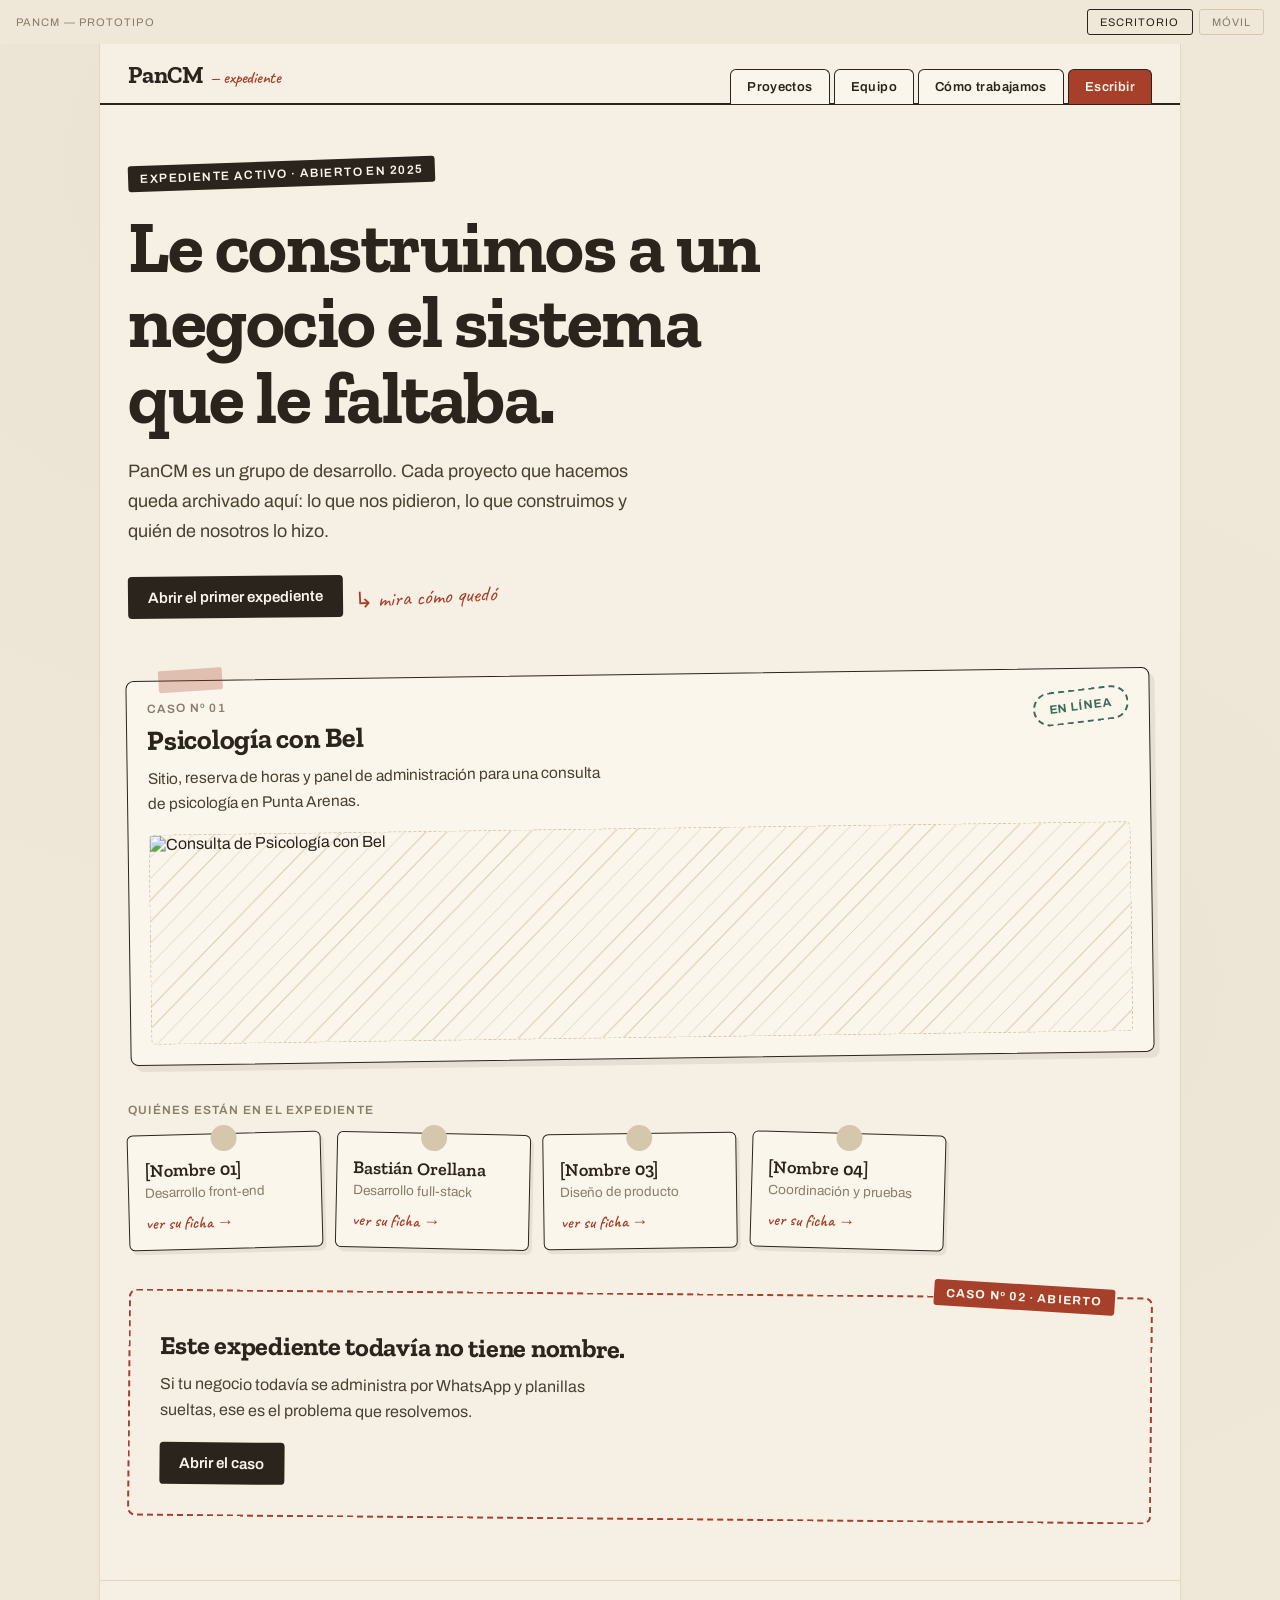
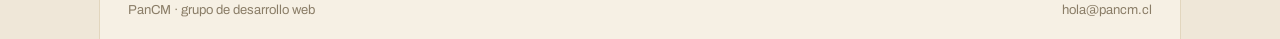
==== index.html @ c2e68059 "Sitio de portafolio PanCM en HTML, CSS y JS puro Portado desde el diseno de Claude Design a un sitio" ====
<!doctype html>
<html lang="es">
<head>
<meta charset="utf-8" />
<meta name="viewport" content="width=device-width, initial-scale=1" />
<title>PanCM — expediente</title>
<link rel="preconnect" href="https://fonts.googleapis.com" />
<link rel="preconnect" href="https://fonts.gstatic.com" crossorigin />
<link href="https://fonts.googleapis.com/css2?family=Zilla+Slab:wght@500;600;700&family=Archivo:wght@400;500;600&family=Caveat:wght@500;600&display=swap" rel="stylesheet" />
<link rel="stylesheet" href="styles.css" />
</head>
<body>

  <div class="devicebar">
    <span>PanCM — prototipo</span>
    <div class="btns">
      <button data-device="desktop">Escritorio</button>
      <button data-device="mobile">Móvil</button>
    </div>
  </div>

  <div class="shell">
    <header class="site">
      <a href="index.html" class="logo">PanCM<span class="tag">— expediente</span></a>
      <nav class="main">
        <a href="proyectos.html">Proyectos</a>
        <a href="equipo.html">Equipo</a>
        <a href="nosotros.html">Cómo trabajamos</a>
        <a href="contacto.html" class="cta">Escribir</a>
      </nav>
    </header>

    <main>
      <section style="padding:56px 28px 20px;position:relative;--r0:-1deg;--rf:0deg;animation:settle 0.55s ease-out both">
        <div class="eyebrow">Expediente activo · abierto en 2025</div>
        <h1>Le construimos a un negocio el sistema que le faltaba.</h1>
        <p class="lead">PanCM es un grupo de desarrollo. Cada proyecto que hacemos queda archivado aquí: lo que nos pidieron, lo que construimos y quién de nosotros lo hizo.</p>
        <div class="actions">
          <a href="proyecto.html" class="btn">Abrir el primer expediente</a>
          <span class="scribble">↳ mira cómo quedó</span>
        </div>
      </section>

      <section style="padding:36px 28px 44px;--r0:-2deg;--rf:0deg;animation:settle 0.55s ease-out 0.08s both">
        <a href="proyecto.html" class="case-card">
          <div class="tape"></div>
          <div class="row">
            <div class="info">
              <div class="label">Caso Nº 01</div>
              <h2>Psicología con Bel</h2>
              <p>Sitio, reserva de horas y panel de administración para una consulta de psicología en Punta Arenas.</p>
            </div>
            <span class="status-pill">En línea</span>
          </div>
          <img src="src/assets/consulta.webp" alt="Consulta de Psicología con Bel" onerror="this.style.background='repeating-linear-gradient(135deg,#E2D6BE 0 1px,transparent 1px 15px)';this.style.border='1px dashed #D4C7AC'" />
        </a>
      </section>

      <section style="padding:0 28px 44px;--r0:-1deg;--rf:0deg;animation:settle 0.55s ease-out 0.16s both">
        <div class="section-label">Quiénes están en el expediente</div>
        <div data-member-grid></div>
      </section>

      <section style="padding:0 28px 60px;--r0:-1deg;--rf:0deg;animation:settle 0.55s ease-out 0.22s both">
        <div class="open-case">
          <div class="badge">Caso Nº 02 · abierto</div>
          <h2>Este expediente todavía no tiene nombre.</h2>
          <p>Si tu negocio todavía se administra por WhatsApp y planillas sueltas, ese es el problema que resolvemos.</p>
          <a href="contacto.html" class="btn" style="transform:none">Abrir el caso</a>
        </div>
      </section>
    </main>

    <footer class="site">
      <span>PanCM · grupo de desarrollo web</span>
      <span>hola@pancm.cl</span>
    </footer>
  </div>

  <script src="main.js"></script>
</body>
</html>
---- styles.css ----
* { box-sizing: border-box; }

:root {
  --bg: #EFE7D8;
  --shell: #F6F0E4;
  --card: #FBF6EC;
  --ink: #2B241C;
  --ink-soft: #4A4030;
  --muted: #8A7D67;
  --border: #E2D6BE;
  --border-strong: #D4C7AC;
  --accent: #A6402A;
  --accent-dark: #8C321F;
  --green: #3E6B5C;
  --pin: #D4C7AC;
}

body {
  margin: 0;
  background: var(--bg);
  background-image:
    radial-gradient(circle at 20% 10%, rgba(43,36,28,0.025), transparent 45%),
    radial-gradient(circle at 80% 60%, rgba(43,36,28,0.02), transparent 40%);
  font-family: 'Archivo', sans-serif;
  color: var(--ink);
  -webkit-font-smoothing: antialiased;
  display: flex;
  flex-direction: column;
  align-items: center;
}

a { color: var(--ink); text-decoration: none; }
a:hover { color: var(--accent); }
:focus-visible { outline: 2px solid var(--accent); outline-offset: 3px; }
::selection { background: var(--accent); color: var(--card); }

@keyframes settle {
  from { opacity: 0; transform: translateY(14px) rotate(var(--r0, 0deg)); }
  to { opacity: 1; transform: translateY(0) rotate(var(--rf, 0deg)); }
}

@media (prefers-reduced-motion: reduce) {
  *, *::before, *::after {
    animation-duration: 0.001ms !important;
    animation-delay: 0ms !important;
    transition-duration: 0.001ms !important;
  }
}

/* Barra superior de modo escritorio/móvil */
.devicebar {
  width: 100%;
  display: flex;
  align-items: center;
  justify-content: space-between;
  gap: 16px;
  padding: 9px 16px;
  font-size: 11px;
  letter-spacing: 0.1em;
  text-transform: uppercase;
  color: var(--muted);
  background: var(--bg);
  position: sticky;
  top: 0;
  z-index: 30;
}

.devicebar .btns { display: flex; gap: 6px; }

.devicebar button {
  font: inherit;
  letter-spacing: inherit;
  text-transform: inherit;
  padding: 6px 12px;
  border: 1px solid var(--border-strong);
  background: transparent;
  color: var(--muted);
  cursor: pointer;
  border-radius: 3px;
}

.devicebar button:hover,
.devicebar button.active {
  border-color: var(--ink);
  color: var(--ink);
}

/* Shell principal */
.shell {
  width: 100%;
  max-width: 1080px;
  background: var(--shell);
  min-height: 100vh;
  position: relative;
  box-shadow: 0 0 0 1px var(--border);
  transition: max-width 0.2s ease;
}

.shell.mobile { max-width: 412px; }

/* Header */
header.site {
  position: sticky;
  top: 37px;
  z-index: 20;
  display: flex;
  flex-wrap: wrap;
  align-items: flex-end;
  justify-content: space-between;
  gap: 10px 24px;
  padding: 16px 28px 0;
  background: var(--shell);
  border-bottom: 2px solid var(--ink);
}

.logo {
  font-family: 'Zilla Slab', serif;
  font-size: 24px;
  font-weight: 700;
  letter-spacing: -0.01em;
  padding-bottom: 14px;
}

.logo .tag {
  font-family: 'Caveat', cursive;
  font-size: 17px;
  color: var(--accent);
  margin-left: 6px;
  font-weight: 600;
}

nav.main { display: flex; flex-wrap: wrap; gap: 4px; }

nav.main a {
  font-size: 13px;
  font-weight: 600;
  letter-spacing: 0.03em;
  padding: 10px 16px;
  border: 1px solid var(--ink);
  border-bottom: none;
  border-radius: 6px 6px 0 0;
  background: var(--card);
  color: var(--ink);
  transform: translateY(1px);
}

nav.main a:hover { background: #FFFFFF; }

nav.main a.cta {
  background: var(--accent);
  color: var(--card);
}

nav.main a.cta:hover { background: var(--accent-dark); color: var(--card); }

/* Secciones genéricas */
main section { padding: 0 28px; }

.eyebrow {
  display: inline-block;
  font-size: 12px;
  font-weight: 600;
  letter-spacing: 0.12em;
  text-transform: uppercase;
  color: var(--card);
  background: var(--ink);
  padding: 6px 12px;
  border-radius: 3px;
  transform: rotate(-2deg);
}

h1 {
  margin: 22px 0 0;
  font-family: 'Zilla Slab', serif;
  font-size: clamp(38px, 7vw, 74px);
  line-height: 1.02;
  letter-spacing: -0.02em;
  font-weight: 700;
  max-width: 16ch;
  text-wrap: balance;
}

.lead {
  margin: 22px 0 0;
  max-width: 52ch;
  font-size: 18px;
  line-height: 1.65;
  color: var(--ink-soft);
  text-wrap: pretty;
}

.actions {
  display: flex;
  flex-wrap: wrap;
  gap: 12px;
  margin-top: 30px;
  align-items: center;
}

.btn {
  font-weight: 600;
  font-size: 15px;
  padding: 13px 20px;
  background: var(--ink);
  color: var(--card);
  border-radius: 4px;
  transform: rotate(-0.6deg);
  display: inline-block;
  border: none;
  cursor: pointer;
  font-family: inherit;
}

.btn:hover { background: var(--accent); color: var(--card); }

.scribble {
  font-family: 'Caveat', cursive;
  font-size: 22px;
  color: var(--accent);
  transform: rotate(-3deg);
}

/* Tarjeta de caso destacado */
.case-card {
  display: block;
  position: relative;
  background: var(--card);
  border: 1px solid var(--ink);
  border-radius: 8px;
  padding: 20px;
  transform: rotate(-0.8deg);
  box-shadow: 5px 6px 0 rgba(43,36,28,0.08);
}

.case-card:hover {
  transform: rotate(0deg);
  box-shadow: 6px 8px 0 rgba(43,36,28,0.12);
}

.case-card .tape {
  position: absolute;
  top: -12px;
  left: 32px;
  width: 64px;
  height: 22px;
  background: rgba(166,64,42,0.28);
  transform: rotate(-3deg);
  border-radius: 2px;
}

.case-card .row {
  display: flex;
  flex-wrap: wrap;
  gap: 16px;
  justify-content: space-between;
  align-items: flex-start;
}

.case-card .info { max-width: 52ch; }

.case-card .label {
  font-size: 12px;
  font-weight: 600;
  letter-spacing: 0.1em;
  text-transform: uppercase;
  color: var(--muted);
}

.case-card h2 {
  margin: 8px 0 0;
  font-family: 'Zilla Slab', serif;
  font-size: 28px;
  letter-spacing: -0.01em;
  font-weight: 700;
}

.case-card p {
  margin: 10px 0 0;
  color: var(--ink-soft);
  line-height: 1.6;
  font-size: 15.5px;
  text-wrap: pretty;
}

.status-pill {
  flex: none;
  font-size: 12px;
  font-weight: 700;
  letter-spacing: 0.08em;
  text-transform: uppercase;
  color: var(--green);
  border: 2px dashed var(--green);
  padding: 8px 14px;
  border-radius: 99px;
  transform: rotate(-6deg);
}

.case-card img,
.hero-photo {
  display: block;
  width: 100%;
  height: 210px;
  object-fit: cover;
  border-radius: 5px;
  margin-top: 18px;
  border: 1px solid var(--border);
}

/* Grid de miembros */
.section-label {
  font-size: 12px;
  font-weight: 600;
  letter-spacing: 0.1em;
  text-transform: uppercase;
  color: var(--muted);
  margin-bottom: 16px;
}

.member-grid {
  display: grid;
  grid-template-columns: repeat(auto-fill, minmax(190px, 1fr));
  gap: 18px 14px;
}

.member-grid.wide { grid-template-columns: repeat(auto-fill, minmax(220px, 1fr)); }

.member-card {
  display: block;
  position: relative;
  padding: 18px 16px 16px;
  background: var(--card);
  border: 1px solid var(--ink);
  border-radius: 6px;
  box-shadow: 3px 4px 0 rgba(43,36,28,0.08);
}

.member-card:hover {
  transform: translateY(-2px) !important;
  box-shadow: 4px 6px 0 rgba(43,36,28,0.14);
}

.member-card .avatar {
  position: absolute;
  top: -20px;
  left: 50%;
  width: 40px;
  height: 40px;
  border-radius: 50%;
  transform: translateX(-50%);
  object-fit: cover;
  border: 2px solid var(--ink);
}

.member-card .pin {
  position: absolute;
  top: -9px;
  left: 50%;
  width: 26px;
  height: 26px;
  background: var(--pin);
  border-radius: 50%;
  transform: translateX(-50%);
}

.member-card .name {
  font-family: 'Zilla Slab', serif;
  font-size: 18px;
  font-weight: 600;
  margin-top: 6px;
}

.member-card .role {
  margin-top: 4px;
  font-size: 13.5px;
  color: var(--muted);
}

.member-card .link {
  margin-top: 12px;
  font-family: 'Caveat', cursive;
  font-size: 17px;
  color: var(--accent);
  font-weight: 600;
}

/* Caso abierto (dashed) */
.open-case {
  border: 2px dashed var(--accent);
  border-radius: 8px;
  padding: 30px;
  position: relative;
  transform: rotate(0.5deg);
}

.open-case .badge {
  position: absolute;
  top: -14px;
  right: 36px;
  font-size: 12px;
  font-weight: 700;
  letter-spacing: 0.1em;
  text-transform: uppercase;
  color: var(--card);
  background: var(--accent);
  padding: 6px 12px;
  border-radius: 3px;
  transform: rotate(3deg);
}

.open-case h2 {
  margin: 8px 0 0;
  font-family: 'Zilla Slab', serif;
  font-size: 26px;
  font-weight: 700;
  letter-spacing: -0.01em;
}

.open-case p {
  margin: 10px 0 20px;
  max-width: 48ch;
  color: var(--ink-soft);
  line-height: 1.6;
}

/* Página proyectos / listados */
.page-title {
  margin: 0;
  font-family: 'Zilla Slab', serif;
  font-size: clamp(32px, 5.4vw, 50px);
  letter-spacing: -0.02em;
  font-weight: 700;
}

.page-sub {
  margin: 10px 0 0;
  color: var(--muted);
  font-size: 15px;
}

.project-grid {
  display: grid;
  grid-template-columns: repeat(auto-fill, minmax(300px, 1fr));
  gap: 22px;
}

.project-card {
  display: block;
  position: relative;
  background: var(--card);
  border: 1px solid var(--ink);
  border-radius: 8px;
  padding: 20px;
  box-shadow: 4px 5px 0 rgba(43,36,28,0.08);
}

.project-card:hover {
  transform: rotate(0deg) translateY(-2px);
  box-shadow: 5px 7px 0 rgba(43,36,28,0.14);
}

.project-card .row {
  display: flex;
  justify-content: space-between;
  gap: 10px;
  align-items: flex-start;
}

.project-card .caso {
  font-size: 11px;
  font-weight: 600;
  letter-spacing: 0.1em;
  text-transform: uppercase;
  color: var(--muted);
}

.project-card .nombre {
  font-family: 'Zilla Slab', serif;
  font-size: 22px;
  font-weight: 700;
  margin-top: 6px;
}

.project-card .estado {
  flex: none;
  font-size: 11.5px;
  font-weight: 700;
  letter-spacing: 0.06em;
  text-transform: uppercase;
  color: var(--green);
  border: 2px dashed var(--green);
  padding: 5px 10px;
  border-radius: 99px;
  transform: rotate(-5deg);
}

.project-card .resumen {
  margin-top: 12px;
  font-size: 14.5px;
  line-height: 1.6;
  color: var(--ink-soft);
}

/* Página de caso individual */
.back-link { font-size: 14px; color: var(--muted); }
.back-link:hover { color: var(--accent); }

.case-hero-title {
  margin: 16px 0 0;
  font-family: 'Zilla Slab', serif;
  font-size: clamp(34px, 6vw, 58px);
  letter-spacing: -0.02em;
  font-weight: 700;
  line-height: 1.02;
}

.case-lead {
  margin: 18px 0 0;
  max-width: 56ch;
  font-size: 17px;
  line-height: 1.65;
  color: var(--ink-soft);
  text-wrap: pretty;
}

.case-url {
  display: inline-block;
  margin-top: 14px;
  font-family: 'Caveat', cursive;
  font-size: 20px;
  font-weight: 600;
  color: var(--accent);
}

.stat-grid {
  padding: 8px 28px 28px;
  display: grid;
  grid-template-columns: repeat(auto-fit, minmax(140px, 1fr));
  gap: 12px;
}

.stat-box {
  background: var(--card);
  border: 1px solid var(--border);
  border-radius: 6px;
  padding: 16px;
}

.stat-box .label {
  font-size: 11px;
  letter-spacing: 0.1em;
  text-transform: uppercase;
  color: var(--muted);
  font-weight: 600;
}

.stat-box .value { margin-top: 6px; font-size: 15px; }
.stat-box .value.green { color: var(--green); }

.feature-grid {
  display: grid;
  grid-template-columns: repeat(auto-fit, minmax(250px, 1fr));
  gap: 22px;
}

.feature-grid h2 {
  margin: 0 0 8px;
  font-family: 'Zilla Slab', serif;
  font-size: 20px;
  font-weight: 700;
}

.feature-grid p {
  margin: 0;
  color: var(--ink-soft);
  line-height: 1.6;
  font-size: 15px;
  text-wrap: pretty;
}

/* Perfil individual */
.profile-head {
  display: flex;
  flex-wrap: wrap;
  gap: 20px;
  justify-content: space-between;
  align-items: flex-end;
  margin-top: 16px;
}

.profile-head .who { display: flex; align-items: center; gap: 16px; }

.profile-avatar {
  width: 78px;
  height: 78px;
  border-radius: 50%;
  object-fit: cover;
  border: 2px solid var(--ink);
  flex: none;
}

.profile-head h1 {
  margin: 0;
  font-family: 'Zilla Slab', serif;
  font-size: clamp(32px, 5.6vw, 54px);
  letter-spacing: -0.02em;
  font-weight: 700;
  line-height: 1.02;
}

.profile-role { margin: 8px 0 0; font-size: 15px; color: var(--muted); }

.profile-cta { display: flex; flex-wrap: wrap; gap: 8px; }

.profile-cta a,
.profile-cta button {
  font-weight: 600;
  font-size: 14.5px;
  padding: 12px 18px;
  border-radius: 4px;
  font-family: inherit;
  cursor: pointer;
}

.profile-cta .primary {
  background: var(--ink);
  color: var(--card);
  border: none;
}

.profile-cta .primary:hover { background: var(--accent); }

.profile-cta .secondary {
  border: 1px solid var(--ink);
  background: transparent;
  color: var(--ink);
}

.profile-cta .secondary:hover { background: var(--card); }

.profile-bio {
  margin: 20px 0 0;
  max-width: 58ch;
  font-size: 17px;
  line-height: 1.65;
  color: var(--ink-soft);
  text-wrap: pretty;
}

.profile-grid {
  padding: 20px 28px;
  display: grid;
  grid-template-columns: repeat(auto-fit, minmax(280px, 1fr));
  gap: 16px;
}

.profile-panel {
  background: var(--card);
  border: 1px solid var(--border);
  border-radius: 8px;
  padding: 22px;
}

.panel-label {
  font-size: 11px;
  font-weight: 600;
  letter-spacing: 0.1em;
  text-transform: uppercase;
  color: var(--muted);
  margin-bottom: 14px;
}

.exp-row {
  display: flex;
  gap: 14px;
  padding: 11px 0;
  border-top: 1px solid #E9DFC9;
}

.exp-row .year { font-size: 13px; color: var(--muted); width: 78px; flex: none; }
.exp-row .titulo { display: block; font-size: 15px; font-weight: 600; }
.exp-row .detalle { display: block; margin-top: 3px; font-size: 14px; color: var(--ink-soft); line-height: 1.5; }

.stack-tags { display: flex; flex-wrap: wrap; gap: 8px; }

.stack-tags span {
  font-size: 13px;
  font-weight: 500;
  padding: 6px 12px;
  background: var(--bg);
  border: 1px solid var(--border);
  border-radius: 99px;
  color: var(--ink-soft);
}

.panel-label.spaced { margin: 22px 0 10px; }

.datos-list { font-size: 14.5px; line-height: 1.85; color: var(--ink-soft); }

.linkedin-link {
  display: inline-block;
  margin-top: 8px;
  font-family: 'Caveat', cursive;
  font-size: 18px;
  font-weight: 600;
  color: var(--accent);
}

.what-did {
  display: flex;
  flex-wrap: wrap;
  gap: 14px;
  justify-content: space-between;
  align-items: center;
  padding: 20px;
  background: var(--card);
  border: 1px solid var(--ink);
  border-radius: 8px;
  transform: rotate(-0.4deg);
  box-shadow: 4px 5px 0 rgba(43,36,28,0.08);
}

.what-did:hover { transform: rotate(0deg) translateY(-2px); }

.what-did .title { font-family: 'Zilla Slab', serif; font-size: 19px; font-weight: 700; }
.what-did .aporte { display: block; margin-top: 4px; font-size: 14.5px; color: var(--muted); }
.what-did .year { font-size: 14px; font-weight: 600; color: var(--accent); }

/* Nosotros */
.value-grid {
  padding: 12px 28px 60px;
  display: grid;
  grid-template-columns: repeat(auto-fit, minmax(240px, 1fr));
  gap: 16px;
}

.value-card {
  background: var(--card);
  border: 1px solid var(--border);
  border-radius: 8px;
  padding: 22px;
}

.value-card h2 {
  margin: 0 0 8px;
  font-family: 'Zilla Slab', serif;
  font-size: 19px;
  font-weight: 700;
}

.value-card p { margin: 0; font-size: 14.5px; line-height: 1.6; color: var(--ink-soft); }

/* Contacto */
.contact-grid {
  display: grid;
  grid-template-columns: repeat(auto-fit, minmax(200px, 1fr));
  gap: 12px;
  margin-top: 28px;
}

.contact-box {
  background: var(--card);
  border: 1px solid var(--border);
  border-radius: 6px;
  padding: 18px;
}

.contact-box .label {
  font-size: 11px;
  letter-spacing: 0.1em;
  text-transform: uppercase;
  color: var(--muted);
  font-weight: 600;
}

.contact-box .value { margin-top: 6px; font-size: 15.5px; }

form.contact-form {
  margin-top: 28px;
  display: grid;
  gap: 12px;
  max-width: 520px;
}

form.contact-form input,
form.contact-form textarea {
  font-family: 'Archivo', sans-serif;
  font-size: 15px;
  padding: 13px;
  border: 1px solid var(--border-strong);
  background: var(--card);
  border-radius: 5px;
  color: var(--ink);
}

form.contact-form textarea { resize: vertical; }

form.contact-form input:focus,
form.contact-form textarea:focus {
  border-color: var(--accent);
  outline: none;
}

form.contact-form button {
  font-family: 'Archivo', sans-serif;
  font-weight: 600;
  font-size: 15px;
  padding: 13px 20px;
  background: var(--ink);
  color: var(--card);
  border: none;
  border-radius: 5px;
  cursor: pointer;
  justify-self: start;
}

form.contact-form button:hover { background: var(--accent); }

/* Footer */
footer.site {
  display: flex;
  flex-wrap: wrap;
  gap: 12px 24px;
  justify-content: space-between;
  align-items: center;
  padding: 22px 28px;
  border-top: 1px solid var(--border);
  font-size: 13px;
  color: var(--muted);
}
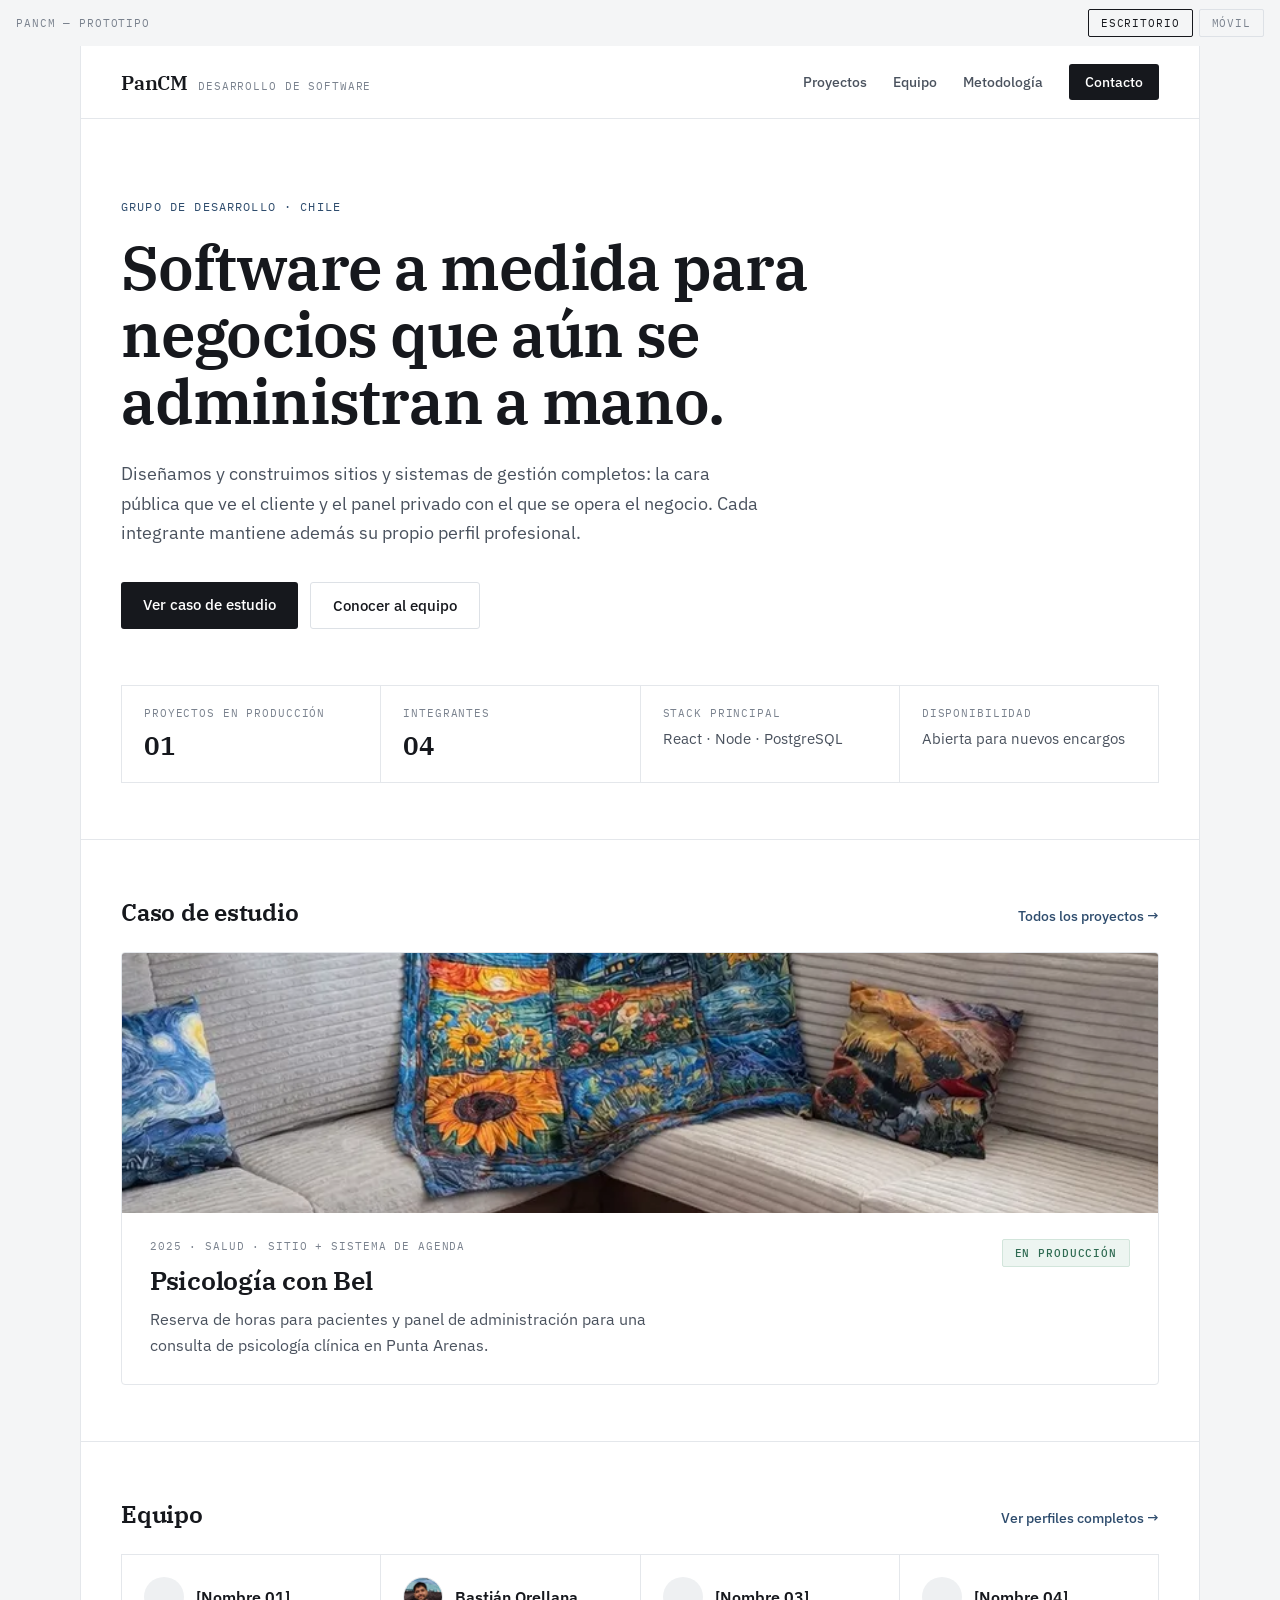
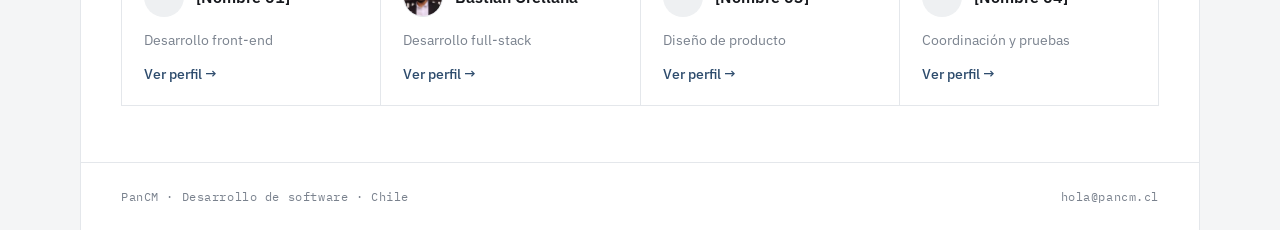
==== commit 30f17cd6: "Rediseño completo del portafolio con estilo editorial IBM Plex Reemplaza el diseño tipo expediente/p" ====
--- a/index.html
+++ b/index.html
@@ -3,10 +3,10 @@
 <head>
 <meta charset="utf-8" />
 <meta name="viewport" content="width=device-width, initial-scale=1" />
-<title>PanCM — expediente</title>
+<title>PanCM — desarrollo de software</title>
 <link rel="preconnect" href="https://fonts.googleapis.com" />
 <link rel="preconnect" href="https://fonts.gstatic.com" crossorigin />
-<link href="https://fonts.googleapis.com/css2?family=Zilla+Slab:wght@500;600;700&family=Archivo:wght@400;500;600&family=Caveat:wght@500;600&display=swap" rel="stylesheet" />
+<link href="https://fonts.googleapis.com/css2?family=IBM+Plex+Serif:wght@500;600&family=IBM+Plex+Sans:wght@400;500;600&family=IBM+Plex+Mono:wght@400;500&display=swap" rel="stylesheet" />
 <link rel="stylesheet" href="styles.css" />
 </head>
 <body>
@@ -21,58 +21,76 @@
 
   <div class="shell">
     <header class="site">
-      <a href="index.html" class="logo">PanCM<span class="tag">— expediente</span></a>
+      <a href="index.html" class="logo">
+        <span class="name">PanCM</span>
+        <span class="tag">Desarrollo de software</span>
+      </a>
       <nav class="main">
         <a href="proyectos.html">Proyectos</a>
         <a href="equipo.html">Equipo</a>
-        <a href="nosotros.html">Cómo trabajamos</a>
-        <a href="contacto.html" class="cta">Escribir</a>
+        <a href="nosotros.html">Metodología</a>
+        <a href="contacto.html" class="cta">Contacto</a>
       </nav>
     </header>
 
     <main>
-      <section style="padding:56px 28px 20px;position:relative;--r0:-1deg;--rf:0deg;animation:settle 0.55s ease-out both">
-        <div class="eyebrow">Expediente activo · abierto en 2025</div>
-        <h1>Le construimos a un negocio el sistema que le faltaba.</h1>
-        <p class="lead">PanCM es un grupo de desarrollo. Cada proyecto que hacemos queda archivado aquí: lo que nos pidieron, lo que construimos y quién de nosotros lo hizo.</p>
+      <section style="padding:80px 40px 56px;border-bottom:1px solid var(--border)">
+        <div class="eyebrow">Grupo de desarrollo · Chile</div>
+        <h1>Software a medida para negocios que aún se administran a mano.</h1>
+        <p class="lead">Diseñamos y construimos sitios y sistemas de gestión completos: la cara pública que ve el cliente y el panel privado con el que se opera el negocio. Cada integrante mantiene además su propio perfil profesional.</p>
         <div class="actions">
-          <a href="proyecto.html" class="btn">Abrir el primer expediente</a>
-          <span class="scribble">↳ mira cómo quedó</span>
+          <a href="proyecto.html" class="btn">Ver caso de estudio</a>
+          <a href="equipo.html" class="btn-outline">Conocer al equipo</a>
+        </div>
+        <div class="stat-strip">
+          <div class="cell">
+            <div class="label">Proyectos en producción</div>
+            <div class="value">01</div>
+          </div>
+          <div class="cell">
+            <div class="label">Integrantes</div>
+            <div class="value">04</div>
+          </div>
+          <div class="cell">
+            <div class="label">Stack principal</div>
+            <div class="value text">React · Node · PostgreSQL</div>
+          </div>
+          <div class="cell">
+            <div class="label">Disponibilidad</div>
+            <div class="value text">Abierta para nuevos encargos</div>
+          </div>
         </div>
       </section>
 
-      <section style="padding:36px 28px 44px;--r0:-2deg;--rf:0deg;animation:settle 0.55s ease-out 0.08s both">
-        <a href="proyecto.html" class="case-card">
-          <div class="tape"></div>
-          <div class="row">
+      <section style="padding:56px 40px;border-bottom:1px solid var(--border)">
+        <div class="section-head">
+          <h2>Caso de estudio</h2>
+          <a href="proyectos.html">Todos los proyectos →</a>
+        </div>
+        <a href="proyecto.html" class="case-feature">
+          <img src="src/assets/consulta.webp" alt="Consulta de Psicología con Bel" onerror="this.style.background='#EEF0F2'" />
+          <div class="body">
             <div class="info">
-              <div class="label">Caso Nº 01</div>
-              <h2>Psicología con Bel</h2>
-              <p>Sitio, reserva de horas y panel de administración para una consulta de psicología en Punta Arenas.</p>
+              <div class="meta">2025 · Salud · Sitio + sistema de agenda</div>
+              <h3>Psicología con Bel</h3>
+              <p>Reserva de horas para pacientes y panel de administración para una consulta de psicología clínica en Punta Arenas.</p>
             </div>
-            <span class="status-pill">En línea</span>
+            <span class="status-pill">En producción</span>
           </div>
-          <img src="src/assets/consulta.webp" alt="Consulta de Psicología con Bel" onerror="this.style.background='repeating-linear-gradient(135deg,#E2D6BE 0 1px,transparent 1px 15px)';this.style.border='1px dashed #D4C7AC'" />
         </a>
       </section>
 
-      <section style="padding:0 28px 44px;--r0:-1deg;--rf:0deg;animation:settle 0.55s ease-out 0.16s both">
-        <div class="section-label">Quiénes están en el expediente</div>
+      <section style="padding:56px 40px">
+        <div class="section-head">
+          <h2>Equipo</h2>
+          <a href="equipo.html">Ver perfiles completos →</a>
+        </div>
         <div data-member-grid></div>
-      </section>
-
-      <section style="padding:0 28px 60px;--r0:-1deg;--rf:0deg;animation:settle 0.55s ease-out 0.22s both">
-        <div class="open-case">
-          <div class="badge">Caso Nº 02 · abierto</div>
-          <h2>Este expediente todavía no tiene nombre.</h2>
-          <p>Si tu negocio todavía se administra por WhatsApp y planillas sueltas, ese es el problema que resolvemos.</p>
-          <a href="contacto.html" class="btn" style="transform:none">Abrir el caso</a>
-        </div>
       </section>
     </main>
 
     <footer class="site">
-      <span>PanCM · grupo de desarrollo web</span>
+      <span>PanCM · Desarrollo de software · Chile</span>
       <span>hola@pancm.cl</span>
     </footer>
   </div>
--- a/styles.css
+++ b/styles.css
@@ -1,27 +1,24 @@
 * { box-sizing: border-box; }
 
 :root {
-  --bg: #EFE7D8;
-  --shell: #F6F0E4;
-  --card: #FBF6EC;
-  --ink: #2B241C;
-  --ink-soft: #4A4030;
-  --muted: #8A7D67;
-  --border: #E2D6BE;
-  --border-strong: #D4C7AC;
-  --accent: #A6402A;
-  --accent-dark: #8C321F;
-  --green: #3E6B5C;
-  --pin: #D4C7AC;
+  --bg: #F4F5F6;
+  --shell: #FFFFFF;
+  --card: #FFFFFF;
+  --ink: #16181D;
+  --ink-soft: #4A525E;
+  --muted: #7A828E;
+  --border: #E4E7EB;
+  --border-strong: #DDE1E6;
+  --accent: #2E4C6D;
+  --green: #2F6B52;
+  --green-bg: #EDF5F1;
+  --green-border: #D2E5DB;
 }
 
 body {
   margin: 0;
   background: var(--bg);
-  background-image:
-    radial-gradient(circle at 20% 10%, rgba(43,36,28,0.025), transparent 45%),
-    radial-gradient(circle at 80% 60%, rgba(43,36,28,0.02), transparent 40%);
-  font-family: 'Archivo', sans-serif;
+  font-family: 'IBM Plex Sans', sans-serif;
   color: var(--ink);
   -webkit-font-smoothing: antialiased;
   display: flex;
@@ -32,11 +29,11 @@
 a { color: var(--ink); text-decoration: none; }
 a:hover { color: var(--accent); }
 :focus-visible { outline: 2px solid var(--accent); outline-offset: 3px; }
-::selection { background: var(--accent); color: var(--card); }
-
-@keyframes settle {
-  from { opacity: 0; transform: translateY(14px) rotate(var(--r0, 0deg)); }
-  to { opacity: 1; transform: translateY(0) rotate(var(--rf, 0deg)); }
+::selection { background: var(--accent); color: #FFFFFF; }
+
+@keyframes rise {
+  from { opacity: 0; transform: translateY(10px); }
+  to { opacity: 1; transform: translateY(0); }
 }
 
 @media (prefers-reduced-motion: reduce) {
@@ -55,8 +52,9 @@
   justify-content: space-between;
   gap: 16px;
   padding: 9px 16px;
+  font-family: 'IBM Plex Mono', monospace;
   font-size: 11px;
-  letter-spacing: 0.1em;
+  letter-spacing: 0.08em;
   text-transform: uppercase;
   color: var(--muted);
   background: var(--bg);
@@ -76,7 +74,7 @@
   background: transparent;
   color: var(--muted);
   cursor: pointer;
-  border-radius: 3px;
+  border-radius: 2px;
 }
 
 .devicebar button:hover,
@@ -88,15 +86,18 @@
 /* Shell principal */
 .shell {
   width: 100%;
-  max-width: 1080px;
+  max-width: 1120px;
   background: var(--shell);
   min-height: 100vh;
   position: relative;
-  box-shadow: 0 0 0 1px var(--border);
+  border-left: 1px solid var(--border);
+  border-right: 1px solid var(--border);
   transition: max-width 0.2s ease;
 }
 
 .shell.mobile { max-width: 412px; }
+
+main { animation: rise 0.4s ease-out both; }
 
 /* Header */
 header.site {
@@ -105,86 +106,79 @@
   z-index: 20;
   display: flex;
   flex-wrap: wrap;
-  align-items: flex-end;
+  align-items: center;
   justify-content: space-between;
-  gap: 10px 24px;
-  padding: 16px 28px 0;
-  background: var(--shell);
-  border-bottom: 2px solid var(--ink);
-}
-
-.logo {
-  font-family: 'Zilla Slab', serif;
-  font-size: 24px;
-  font-weight: 700;
+  gap: 12px 32px;
+  padding: 18px 40px;
+  background: rgba(255,255,255,0.94);
+  backdrop-filter: blur(8px);
+  border-bottom: 1px solid var(--border);
+}
+
+.logo { display: flex; align-items: baseline; gap: 10px; }
+
+.logo .name {
+  font-family: 'IBM Plex Serif', serif;
+  font-size: 20px;
+  font-weight: 600;
   letter-spacing: -0.01em;
-  padding-bottom: 14px;
+  color: var(--ink);
 }
 
 .logo .tag {
-  font-family: 'Caveat', cursive;
-  font-size: 17px;
+  font-family: 'IBM Plex Mono', monospace;
+  font-size: 11px;
+  letter-spacing: 0.08em;
+  text-transform: uppercase;
+  color: var(--muted);
+}
+
+nav.main { display: flex; flex-wrap: wrap; align-items: center; gap: 26px; }
+
+nav.main a {
+  font-size: 14px;
+  font-weight: 500;
+  color: var(--ink-soft);
+}
+
+nav.main a:hover { color: var(--ink); }
+
+nav.main a.cta {
+  padding: 9px 16px;
+  background: var(--ink);
+  color: #FFFFFF;
+  border-radius: 3px;
+}
+
+nav.main a.cta:hover { background: var(--accent); color: #FFFFFF; }
+
+/* Secciones genéricas */
+main section { padding: 0 40px; }
+
+.eyebrow {
+  font-family: 'IBM Plex Mono', monospace;
+  font-size: 11.5px;
+  letter-spacing: 0.1em;
+  text-transform: uppercase;
   color: var(--accent);
-  margin-left: 6px;
-  font-weight: 600;
-}
-
-nav.main { display: flex; flex-wrap: wrap; gap: 4px; }
-
-nav.main a {
-  font-size: 13px;
-  font-weight: 600;
-  letter-spacing: 0.03em;
-  padding: 10px 16px;
-  border: 1px solid var(--ink);
-  border-bottom: none;
-  border-radius: 6px 6px 0 0;
-  background: var(--card);
-  color: var(--ink);
-  transform: translateY(1px);
-}
-
-nav.main a:hover { background: #FFFFFF; }
-
-nav.main a.cta {
-  background: var(--accent);
-  color: var(--card);
-}
-
-nav.main a.cta:hover { background: var(--accent-dark); color: var(--card); }
-
-/* Secciones genéricas */
-main section { padding: 0 28px; }
-
-.eyebrow {
-  display: inline-block;
-  font-size: 12px;
-  font-weight: 600;
-  letter-spacing: 0.12em;
-  text-transform: uppercase;
-  color: var(--card);
-  background: var(--ink);
-  padding: 6px 12px;
-  border-radius: 3px;
-  transform: rotate(-2deg);
 }
 
 h1 {
-  margin: 22px 0 0;
-  font-family: 'Zilla Slab', serif;
-  font-size: clamp(38px, 7vw, 74px);
-  line-height: 1.02;
+  margin: 20px 0 0;
+  font-family: 'IBM Plex Serif', serif;
+  font-size: clamp(36px, 5.6vw, 62px);
+  line-height: 1.08;
   letter-spacing: -0.02em;
-  font-weight: 700;
-  max-width: 16ch;
+  font-weight: 600;
+  max-width: 19ch;
   text-wrap: balance;
 }
 
 .lead {
-  margin: 22px 0 0;
-  max-width: 52ch;
-  font-size: 18px;
-  line-height: 1.65;
+  margin: 24px 0 0;
+  max-width: 58ch;
+  font-size: 17.5px;
+  line-height: 1.7;
   color: var(--ink-soft);
   text-wrap: pretty;
 }
@@ -193,602 +187,549 @@
   display: flex;
   flex-wrap: wrap;
   gap: 12px;
-  margin-top: 30px;
-  align-items: center;
+  margin-top: 34px;
 }
 
 .btn {
-  font-weight: 600;
-  font-size: 15px;
-  padding: 13px 20px;
+  font-weight: 500;
+  font-size: 15px;
+  padding: 13px 22px;
   background: var(--ink);
-  color: var(--card);
-  border-radius: 4px;
-  transform: rotate(-0.6deg);
+  color: #FFFFFF;
+  border-radius: 3px;
   display: inline-block;
   border: none;
   cursor: pointer;
   font-family: inherit;
 }
 
-.btn:hover { background: var(--accent); color: var(--card); }
-
-.scribble {
-  font-family: 'Caveat', cursive;
-  font-size: 22px;
+.btn:hover { background: var(--accent); color: #FFFFFF; }
+
+.btn-outline {
+  font-weight: 500;
+  font-size: 15px;
+  padding: 13px 22px;
+  border: 1px solid var(--border-strong);
+  border-radius: 3px;
+  color: var(--ink);
+  display: inline-block;
+  font-family: inherit;
+  background: transparent;
+}
+
+.btn-outline:hover { border-color: var(--ink); color: var(--ink); }
+
+/* Grid de stats (fichas 1px sobre fondo borde) */
+.stat-strip {
+  display: grid;
+  grid-template-columns: repeat(auto-fit, minmax(160px, 1fr));
+  gap: 1px;
+  margin-top: 56px;
+  background: var(--border);
+  border: 1px solid var(--border);
+}
+
+.stat-strip .cell { background: var(--card); padding: 20px 22px; }
+
+.stat-strip .label,
+.stat-box .label,
+.contact-box .label {
+  font-family: 'IBM Plex Mono', monospace;
+  font-size: 11px;
+  letter-spacing: 0.08em;
+  text-transform: uppercase;
+  color: var(--muted);
+}
+
+.stat-strip .value {
+  margin-top: 8px;
+  font-family: 'IBM Plex Serif', serif;
+  font-size: 26px;
+  font-weight: 600;
+}
+
+.stat-strip .value.text { font-family: 'IBM Plex Sans', sans-serif; font-size: 15px; line-height: 1.4; font-weight: 400; color: var(--ink-soft); }
+
+/* Encabezado de sección con enlace "ver todos" */
+.section-head {
+  display: flex;
+  flex-wrap: wrap;
+  gap: 12px;
+  align-items: baseline;
+  justify-content: space-between;
+  margin-bottom: 24px;
+}
+
+.section-head h2 {
+  margin: 0;
+  font-family: 'IBM Plex Serif', serif;
+  font-size: 24px;
+  font-weight: 600;
+  letter-spacing: -0.01em;
+}
+
+.section-head a {
+  font-size: 14px;
+  font-weight: 500;
   color: var(--accent);
-  transform: rotate(-3deg);
-}
-
-/* Tarjeta de caso destacado */
-.case-card {
-  display: block;
-  position: relative;
+}
+
+/* Tarjeta de caso destacado (home) */
+.case-feature {
+  display: block;
+  border: 1px solid var(--border);
+  border-radius: 4px;
+  overflow: hidden;
+  transition: border-color 0.18s ease, box-shadow 0.18s ease;
+}
+
+.case-feature:hover {
+  border-color: var(--ink);
+  box-shadow: 0 8px 28px rgba(22,24,29,0.07);
+}
+
+.case-feature img {
+  display: block;
+  width: 100%;
+  height: 260px;
+  object-fit: cover;
+}
+
+.case-feature .body {
+  padding: 26px 28px;
+  display: flex;
+  flex-wrap: wrap;
+  gap: 20px;
+  justify-content: space-between;
+  align-items: flex-start;
+}
+
+.case-feature .meta {
+  font-family: 'IBM Plex Mono', monospace;
+  font-size: 11px;
+  letter-spacing: 0.08em;
+  text-transform: uppercase;
+  color: var(--muted);
+}
+
+.case-feature .info { max-width: 56ch; }
+
+.case-feature h3 {
+  margin: 10px 0 0;
+  font-family: 'IBM Plex Serif', serif;
+  font-size: 26px;
+  font-weight: 600;
+  letter-spacing: -0.01em;
+}
+
+.case-feature p {
+  margin: 10px 0 0;
+  font-size: 15.5px;
+  line-height: 1.65;
+  color: var(--ink-soft);
+  text-wrap: pretty;
+}
+
+.status-pill {
+  flex: none;
+  font-family: 'IBM Plex Mono', monospace;
+  font-size: 11px;
+  font-weight: 500;
+  letter-spacing: 0.08em;
+  text-transform: uppercase;
+  color: var(--green);
+  background: var(--green-bg);
+  border: 1px solid var(--green-border);
+  padding: 6px 12px;
+  border-radius: 2px;
+}
+
+/* Grid de miembros (home) */
+.member-grid {
+  display: grid;
+  grid-template-columns: repeat(auto-fill, minmax(210px, 1fr));
+  gap: 1px;
+  background: var(--border);
+  border: 1px solid var(--border);
+}
+
+.member-card {
+  display: block;
   background: var(--card);
-  border: 1px solid var(--ink);
-  border-radius: 8px;
-  padding: 20px;
-  transform: rotate(-0.8deg);
-  box-shadow: 5px 6px 0 rgba(43,36,28,0.08);
-}
-
-.case-card:hover {
-  transform: rotate(0deg);
-  box-shadow: 6px 8px 0 rgba(43,36,28,0.12);
-}
-
-.case-card .tape {
-  position: absolute;
-  top: -12px;
-  left: 32px;
-  width: 64px;
-  height: 22px;
-  background: rgba(166,64,42,0.28);
-  transform: rotate(-3deg);
+  padding: 22px;
+  transition: background 0.16s ease;
+}
+
+.member-card:hover { background: #F7F8F9; }
+
+.member-card .who { display: flex; align-items: center; gap: 12px; }
+
+.member-card .avatar,
+.member-card .pin {
+  width: 40px;
+  height: 40px;
+  border-radius: 50%;
+  object-fit: cover;
+  flex: none;
+  border: 1px solid var(--border);
+}
+
+.member-card .pin { background: #EEF0F2; border: none; }
+
+.member-card .name { font-size: 15.5px; font-weight: 600; line-height: 1.25; }
+
+.member-card .role { margin-top: 14px; font-size: 14px; color: var(--muted); }
+
+.member-card .link { margin-top: 16px; font-size: 13.5px; font-weight: 500; color: var(--accent); }
+
+/* Página listado de proyectos */
+.page-title {
+  margin: 0;
+  font-family: 'IBM Plex Serif', serif;
+  font-size: clamp(32px, 4.6vw, 46px);
+  letter-spacing: -0.02em;
+  font-weight: 600;
+}
+
+.page-sub { margin: 12px 0 24px; color: var(--muted); font-size: 15.5px; }
+.page-sub.wide { max-width: 58ch; color: var(--ink-soft); line-height: 1.7; font-size: 16px; }
+
+.list-row {
+  display: grid;
+  grid-template-columns: 100px 1fr auto;
+  gap: 24px;
+  align-items: center;
+  padding: 28px 40px;
+  border-bottom: 1px solid var(--border);
+  transition: background 0.16s ease;
+}
+
+.list-row:hover { background: #F7F8F9; }
+
+.list-row .anio { font-family: 'IBM Plex Mono', monospace; font-size: 12.5px; color: var(--muted); }
+
+.list-row .nombre {
+  display: block;
+  font-family: 'IBM Plex Serif', serif;
+  font-size: 21px;
+  font-weight: 600;
+  letter-spacing: -0.01em;
+}
+
+.list-row .resumen {
+  display: block;
+  margin-top: 6px;
+  font-size: 15px;
+  line-height: 1.6;
+  color: var(--ink-soft);
+  max-width: 62ch;
+}
+
+.list-row .estado {
+  font-family: 'IBM Plex Mono', monospace;
+  font-size: 11px;
+  letter-spacing: 0.08em;
+  text-transform: uppercase;
+  color: var(--muted);
+  white-space: nowrap;
+}
+
+/* Fila de equipo (listado) */
+.team-row {
+  display: grid;
+  grid-template-columns: auto 1fr auto;
+  gap: 20px;
+  align-items: center;
+  padding: 24px 40px;
+  border-bottom: 1px solid var(--border);
+  transition: background 0.16s ease;
+}
+
+.team-row:hover { background: #F7F8F9; }
+
+.team-row .avatar,
+.team-row .pin {
+  width: 52px;
+  height: 52px;
+  border-radius: 50%;
+  object-fit: cover;
+  border: 1px solid var(--border);
+}
+
+.team-row .pin { background: #EEF0F2; border: none; }
+
+.team-row .nombre {
+  display: block;
+  font-family: 'IBM Plex Serif', serif;
+  font-size: 20px;
+  font-weight: 600;
+  letter-spacing: -0.01em;
+}
+
+.team-row .rol { display: block; margin-top: 4px; font-size: 14.5px; color: var(--muted); }
+
+.team-row .link { font-size: 13.5px; font-weight: 500; color: var(--accent); white-space: nowrap; }
+
+/* Página de caso individual */
+.back-link { font-size: 14px; color: var(--muted); }
+.back-link:hover { color: var(--accent); }
+
+.case-hero-title {
+  margin: 14px 0 0;
+  font-family: 'IBM Plex Serif', serif;
+  font-size: clamp(34px, 5.2vw, 54px);
+  letter-spacing: -0.02em;
+  font-weight: 600;
+  line-height: 1.08;
+}
+
+.case-lead {
+  margin: 20px 0 0;
+  max-width: 62ch;
+  font-size: 17.5px;
+  line-height: 1.7;
+  color: var(--ink-soft);
+  text-wrap: pretty;
+}
+
+.case-url {
+  display: inline-block;
+  margin-top: 18px;
+  font-size: 15px;
+  font-weight: 500;
+  color: var(--accent);
+  border-bottom: 1px solid #C9D4E0;
+  padding-bottom: 2px;
+}
+
+.stat-grid {
+  padding: 0 40px 36px;
+  display: grid;
+  grid-template-columns: repeat(auto-fit, minmax(150px, 1fr));
+  gap: 1px;
+  background: var(--border);
+  border: 1px solid var(--border);
+}
+
+.stat-box { background: var(--card); padding: 18px 20px; }
+.stat-box .value { margin-top: 7px; font-size: 15px; }
+.stat-box .value.green { color: var(--green); }
+
+.hero-photo {
+  display: block;
+  width: 100%;
+  height: 340px;
+  object-fit: cover;
+  border: 1px solid var(--border);
+  border-radius: 4px;
+}
+
+.feature-grid {
+  display: grid;
+  grid-template-columns: repeat(auto-fit, minmax(250px, 1fr));
+  gap: 36px;
+}
+
+.feature-grid > div { border-top: 2px solid var(--ink); padding-top: 16px; }
+
+.feature-grid h2 {
+  margin: 0 0 10px;
+  font-family: 'IBM Plex Serif', serif;
+  font-size: 19px;
+  font-weight: 600;
+}
+
+.feature-grid p {
+  margin: 0;
+  color: var(--ink-soft);
+  line-height: 1.7;
+  font-size: 15px;
+  text-wrap: pretty;
+}
+
+/* Perfil individual */
+.profile-head {
+  display: flex;
+  flex-wrap: wrap;
+  gap: 24px;
+  justify-content: space-between;
+  align-items: flex-end;
+  margin-top: 24px;
+}
+
+.profile-head .who { display: flex; align-items: center; gap: 20px; }
+
+.profile-avatar {
+  width: 84px;
+  height: 84px;
+  border-radius: 50%;
+  object-fit: cover;
+  border: 1px solid var(--border);
+  flex: none;
+}
+
+.profile-head h1 {
+  margin: 0;
+  font-family: 'IBM Plex Serif', serif;
+  font-size: clamp(30px, 4.8vw, 48px);
+  letter-spacing: -0.02em;
+  font-weight: 600;
+  line-height: 1.06;
+  max-width: none;
+}
+
+.profile-role { margin: 8px 0 0; font-size: 15px; color: var(--muted); }
+
+.profile-cta { display: flex; flex-wrap: wrap; gap: 8px; }
+
+.profile-cta a {
+  font-weight: 500;
+  font-size: 14.5px;
+  padding: 12px 18px;
+  border-radius: 3px;
+  font-family: inherit;
+}
+
+.profile-cta .primary { background: var(--ink); color: #FFFFFF; }
+.profile-cta .primary:hover { background: var(--accent); color: #FFFFFF; }
+
+.profile-cta .secondary { border: 1px solid var(--border-strong); color: var(--ink); }
+.profile-cta .secondary:hover { border-color: var(--ink); }
+
+.profile-bio {
+  margin: 24px 0 0;
+  max-width: 64ch;
+  font-size: 17px;
+  line-height: 1.7;
+  color: var(--ink-soft);
+  text-wrap: pretty;
+}
+
+.profile-grid {
+  padding: 40px;
+  display: grid;
+  grid-template-columns: repeat(auto-fit, minmax(280px, 1fr));
+  gap: 40px;
+}
+
+.panel-label {
+  font-family: 'IBM Plex Mono', monospace;
+  font-size: 11px;
+  font-weight: 500;
+  letter-spacing: 0.1em;
+  text-transform: uppercase;
+  color: var(--muted);
+  padding-bottom: 12px;
+  border-bottom: 2px solid var(--ink);
+}
+
+.panel-label.spaced { margin-top: 32px; }
+
+.exp-row {
+  display: grid;
+  grid-template-columns: 110px 1fr;
+  gap: 16px;
+  padding: 16px 0;
+  border-bottom: 1px solid var(--border);
+}
+
+.exp-row .year { font-family: 'IBM Plex Mono', monospace; font-size: 12.5px; color: var(--muted); }
+.exp-row .titulo { display: block; font-size: 15.5px; font-weight: 600; }
+.exp-row .detalle { display: block; margin-top: 5px; font-size: 14.5px; color: var(--ink-soft); line-height: 1.6; }
+
+.stack-tags { display: flex; flex-wrap: wrap; gap: 8px; margin-top: 16px; }
+
+.stack-tags span {
+  font-family: 'IBM Plex Mono', monospace;
+  font-size: 12.5px;
+  padding: 6px 11px;
+  background: var(--bg);
+  border: 1px solid var(--border);
   border-radius: 2px;
-}
-
-.case-card .row {
+  color: var(--ink-soft);
+}
+
+.datos-list { margin-top: 14px; font-size: 15px; line-height: 1.9; color: var(--ink-soft); }
+
+.linkedin-link {
+  display: inline-block;
+  margin-top: 10px;
+  font-size: 15px;
+  font-weight: 500;
+  color: var(--accent);
+  border-bottom: 1px solid #C9D4E0;
+  padding-bottom: 2px;
+}
+
+.what-did {
   display: flex;
   flex-wrap: wrap;
   gap: 16px;
   justify-content: space-between;
-  align-items: flex-start;
-}
-
-.case-card .info { max-width: 52ch; }
-
-.case-card .label {
-  font-size: 12px;
-  font-weight: 600;
-  letter-spacing: 0.1em;
-  text-transform: uppercase;
-  color: var(--muted);
-}
-
-.case-card h2 {
-  margin: 8px 0 0;
-  font-family: 'Zilla Slab', serif;
-  font-size: 28px;
-  letter-spacing: -0.01em;
-  font-weight: 700;
-}
-
-.case-card p {
-  margin: 10px 0 0;
-  color: var(--ink-soft);
-  line-height: 1.6;
-  font-size: 15.5px;
-  text-wrap: pretty;
-}
-
-.status-pill {
-  flex: none;
-  font-size: 12px;
-  font-weight: 700;
-  letter-spacing: 0.08em;
-  text-transform: uppercase;
-  color: var(--green);
-  border: 2px dashed var(--green);
-  padding: 8px 14px;
-  border-radius: 99px;
-  transform: rotate(-6deg);
-}
-
-.case-card img,
-.hero-photo {
-  display: block;
-  width: 100%;
-  height: 210px;
-  object-fit: cover;
-  border-radius: 5px;
-  margin-top: 18px;
-  border: 1px solid var(--border);
-}
-
-/* Grid de miembros */
-.section-label {
-  font-size: 12px;
-  font-weight: 600;
-  letter-spacing: 0.1em;
-  text-transform: uppercase;
-  color: var(--muted);
-  margin-bottom: 16px;
-}
-
-.member-grid {
-  display: grid;
-  grid-template-columns: repeat(auto-fill, minmax(190px, 1fr));
-  gap: 18px 14px;
-}
-
-.member-grid.wide { grid-template-columns: repeat(auto-fill, minmax(220px, 1fr)); }
-
-.member-card {
-  display: block;
-  position: relative;
-  padding: 18px 16px 16px;
-  background: var(--card);
-  border: 1px solid var(--ink);
-  border-radius: 6px;
-  box-shadow: 3px 4px 0 rgba(43,36,28,0.08);
-}
-
-.member-card:hover {
-  transform: translateY(-2px) !important;
-  box-shadow: 4px 6px 0 rgba(43,36,28,0.14);
-}
-
-.member-card .avatar {
-  position: absolute;
-  top: -20px;
-  left: 50%;
-  width: 40px;
-  height: 40px;
-  border-radius: 50%;
-  transform: translateX(-50%);
-  object-fit: cover;
-  border: 2px solid var(--ink);
-}
-
-.member-card .pin {
-  position: absolute;
-  top: -9px;
-  left: 50%;
-  width: 26px;
-  height: 26px;
-  background: var(--pin);
-  border-radius: 50%;
-  transform: translateX(-50%);
-}
-
-.member-card .name {
-  font-family: 'Zilla Slab', serif;
-  font-size: 18px;
-  font-weight: 600;
-  margin-top: 6px;
-}
-
-.member-card .role {
-  margin-top: 4px;
-  font-size: 13.5px;
-  color: var(--muted);
-}
-
-.member-card .link {
-  margin-top: 12px;
-  font-family: 'Caveat', cursive;
-  font-size: 17px;
-  color: var(--accent);
-  font-weight: 600;
-}
-
-/* Caso abierto (dashed) */
-.open-case {
-  border: 2px dashed var(--accent);
-  border-radius: 8px;
-  padding: 30px;
-  position: relative;
-  transform: rotate(0.5deg);
-}
-
-.open-case .badge {
-  position: absolute;
-  top: -14px;
-  right: 36px;
-  font-size: 12px;
-  font-weight: 700;
-  letter-spacing: 0.1em;
-  text-transform: uppercase;
-  color: var(--card);
-  background: var(--accent);
-  padding: 6px 12px;
-  border-radius: 3px;
-  transform: rotate(3deg);
-}
-
-.open-case h2 {
-  margin: 8px 0 0;
-  font-family: 'Zilla Slab', serif;
-  font-size: 26px;
-  font-weight: 700;
-  letter-spacing: -0.01em;
-}
-
-.open-case p {
-  margin: 10px 0 20px;
-  max-width: 48ch;
-  color: var(--ink-soft);
-  line-height: 1.6;
-}
-
-/* Página proyectos / listados */
-.page-title {
-  margin: 0;
-  font-family: 'Zilla Slab', serif;
-  font-size: clamp(32px, 5.4vw, 50px);
-  letter-spacing: -0.02em;
-  font-weight: 700;
-}
-
-.page-sub {
-  margin: 10px 0 0;
-  color: var(--muted);
-  font-size: 15px;
-}
-
-.project-grid {
-  display: grid;
-  grid-template-columns: repeat(auto-fill, minmax(300px, 1fr));
-  gap: 22px;
-}
-
-.project-card {
-  display: block;
-  position: relative;
-  background: var(--card);
-  border: 1px solid var(--ink);
-  border-radius: 8px;
-  padding: 20px;
-  box-shadow: 4px 5px 0 rgba(43,36,28,0.08);
-}
-
-.project-card:hover {
-  transform: rotate(0deg) translateY(-2px);
-  box-shadow: 5px 7px 0 rgba(43,36,28,0.14);
-}
-
-.project-card .row {
-  display: flex;
-  justify-content: space-between;
-  gap: 10px;
-  align-items: flex-start;
-}
-
-.project-card .caso {
-  font-size: 11px;
-  font-weight: 600;
-  letter-spacing: 0.1em;
-  text-transform: uppercase;
-  color: var(--muted);
-}
-
-.project-card .nombre {
-  font-family: 'Zilla Slab', serif;
-  font-size: 22px;
-  font-weight: 700;
-  margin-top: 6px;
-}
-
-.project-card .estado {
-  flex: none;
-  font-size: 11.5px;
-  font-weight: 700;
-  letter-spacing: 0.06em;
-  text-transform: uppercase;
-  color: var(--green);
-  border: 2px dashed var(--green);
-  padding: 5px 10px;
-  border-radius: 99px;
-  transform: rotate(-5deg);
-}
-
-.project-card .resumen {
-  margin-top: 12px;
-  font-size: 14.5px;
-  line-height: 1.6;
-  color: var(--ink-soft);
-}
-
-/* Página de caso individual */
-.back-link { font-size: 14px; color: var(--muted); }
-.back-link:hover { color: var(--accent); }
-
-.case-hero-title {
-  margin: 16px 0 0;
-  font-family: 'Zilla Slab', serif;
-  font-size: clamp(34px, 6vw, 58px);
-  letter-spacing: -0.02em;
-  font-weight: 700;
-  line-height: 1.02;
-}
-
-.case-lead {
-  margin: 18px 0 0;
-  max-width: 56ch;
-  font-size: 17px;
-  line-height: 1.65;
-  color: var(--ink-soft);
-  text-wrap: pretty;
-}
-
-.case-url {
-  display: inline-block;
-  margin-top: 14px;
-  font-family: 'Caveat', cursive;
+  align-items: center;
+  padding: 22px 0;
+  border-bottom: 1px solid var(--border);
+}
+
+.what-did .title { display: block; font-family: 'IBM Plex Serif', serif; font-size: 19px; font-weight: 600; }
+.what-did .aporte { display: block; margin-top: 5px; font-size: 14.5px; color: var(--ink-soft); line-height: 1.6; max-width: 64ch; }
+.what-did .year { font-family: 'IBM Plex Mono', monospace; font-size: 12.5px; color: var(--muted); white-space: nowrap; }
+
+/* Metodología (nosotros) */
+.phase-row {
+  display: grid;
+  grid-template-columns: 100px 1fr;
+  gap: 24px;
+  padding: 28px 40px;
+  border-bottom: 1px solid var(--border);
+}
+
+.phase-row .fase { font-family: 'IBM Plex Mono', monospace; font-size: 12.5px; color: var(--muted); }
+
+.phase-row .titulo {
+  display: block;
+  font-family: 'IBM Plex Serif', serif;
   font-size: 20px;
   font-weight: 600;
-  color: var(--accent);
-}
-
-.stat-grid {
-  padding: 8px 28px 28px;
-  display: grid;
-  grid-template-columns: repeat(auto-fit, minmax(140px, 1fr));
-  gap: 12px;
-}
-
-.stat-box {
-  background: var(--card);
-  border: 1px solid var(--border);
-  border-radius: 6px;
-  padding: 16px;
-}
-
-.stat-box .label {
-  font-size: 11px;
-  letter-spacing: 0.1em;
-  text-transform: uppercase;
-  color: var(--muted);
-  font-weight: 600;
-}
-
-.stat-box .value { margin-top: 6px; font-size: 15px; }
-.stat-box .value.green { color: var(--green); }
-
-.feature-grid {
-  display: grid;
-  grid-template-columns: repeat(auto-fit, minmax(250px, 1fr));
-  gap: 22px;
-}
-
-.feature-grid h2 {
-  margin: 0 0 8px;
-  font-family: 'Zilla Slab', serif;
-  font-size: 20px;
-  font-weight: 700;
-}
-
-.feature-grid p {
-  margin: 0;
-  color: var(--ink-soft);
-  line-height: 1.6;
-  font-size: 15px;
-  text-wrap: pretty;
-}
-
-/* Perfil individual */
-.profile-head {
-  display: flex;
-  flex-wrap: wrap;
-  gap: 20px;
-  justify-content: space-between;
-  align-items: flex-end;
-  margin-top: 16px;
-}
-
-.profile-head .who { display: flex; align-items: center; gap: 16px; }
-
-.profile-avatar {
-  width: 78px;
-  height: 78px;
-  border-radius: 50%;
-  object-fit: cover;
-  border: 2px solid var(--ink);
-  flex: none;
-}
-
-.profile-head h1 {
-  margin: 0;
-  font-family: 'Zilla Slab', serif;
-  font-size: clamp(32px, 5.6vw, 54px);
-  letter-spacing: -0.02em;
-  font-weight: 700;
-  line-height: 1.02;
-}
-
-.profile-role { margin: 8px 0 0; font-size: 15px; color: var(--muted); }
-
-.profile-cta { display: flex; flex-wrap: wrap; gap: 8px; }
-
-.profile-cta a,
-.profile-cta button {
-  font-weight: 600;
-  font-size: 14.5px;
-  padding: 12px 18px;
-  border-radius: 4px;
-  font-family: inherit;
-  cursor: pointer;
-}
-
-.profile-cta .primary {
-  background: var(--ink);
-  color: var(--card);
-  border: none;
-}
-
-.profile-cta .primary:hover { background: var(--accent); }
-
-.profile-cta .secondary {
-  border: 1px solid var(--ink);
-  background: transparent;
-  color: var(--ink);
-}
-
-.profile-cta .secondary:hover { background: var(--card); }
-
-.profile-bio {
-  margin: 20px 0 0;
-  max-width: 58ch;
-  font-size: 17px;
-  line-height: 1.65;
-  color: var(--ink-soft);
-  text-wrap: pretty;
-}
-
-.profile-grid {
-  padding: 20px 28px;
-  display: grid;
-  grid-template-columns: repeat(auto-fit, minmax(280px, 1fr));
-  gap: 16px;
-}
-
-.profile-panel {
-  background: var(--card);
-  border: 1px solid var(--border);
-  border-radius: 8px;
-  padding: 22px;
-}
-
-.panel-label {
-  font-size: 11px;
-  font-weight: 600;
-  letter-spacing: 0.1em;
-  text-transform: uppercase;
-  color: var(--muted);
-  margin-bottom: 14px;
-}
-
-.exp-row {
-  display: flex;
-  gap: 14px;
-  padding: 11px 0;
-  border-top: 1px solid #E9DFC9;
-}
-
-.exp-row .year { font-size: 13px; color: var(--muted); width: 78px; flex: none; }
-.exp-row .titulo { display: block; font-size: 15px; font-weight: 600; }
-.exp-row .detalle { display: block; margin-top: 3px; font-size: 14px; color: var(--ink-soft); line-height: 1.5; }
-
-.stack-tags { display: flex; flex-wrap: wrap; gap: 8px; }
-
-.stack-tags span {
-  font-size: 13px;
-  font-weight: 500;
-  padding: 6px 12px;
-  background: var(--bg);
-  border: 1px solid var(--border);
-  border-radius: 99px;
-  color: var(--ink-soft);
-}
-
-.panel-label.spaced { margin: 22px 0 10px; }
-
-.datos-list { font-size: 14.5px; line-height: 1.85; color: var(--ink-soft); }
-
-.linkedin-link {
-  display: inline-block;
+}
+
+.phase-row .detalle {
+  display: block;
   margin-top: 8px;
-  font-family: 'Caveat', cursive;
-  font-size: 18px;
-  font-weight: 600;
-  color: var(--accent);
-}
-
-.what-did {
-  display: flex;
-  flex-wrap: wrap;
-  gap: 14px;
-  justify-content: space-between;
-  align-items: center;
-  padding: 20px;
-  background: var(--card);
-  border: 1px solid var(--ink);
-  border-radius: 8px;
-  transform: rotate(-0.4deg);
-  box-shadow: 4px 5px 0 rgba(43,36,28,0.08);
-}
-
-.what-did:hover { transform: rotate(0deg) translateY(-2px); }
-
-.what-did .title { font-family: 'Zilla Slab', serif; font-size: 19px; font-weight: 700; }
-.what-did .aporte { display: block; margin-top: 4px; font-size: 14.5px; color: var(--muted); }
-.what-did .year { font-size: 14px; font-weight: 600; color: var(--accent); }
-
-/* Nosotros */
-.value-grid {
-  padding: 12px 28px 60px;
-  display: grid;
-  grid-template-columns: repeat(auto-fit, minmax(240px, 1fr));
-  gap: 16px;
-}
-
-.value-card {
-  background: var(--card);
-  border: 1px solid var(--border);
-  border-radius: 8px;
-  padding: 22px;
-}
-
-.value-card h2 {
-  margin: 0 0 8px;
-  font-family: 'Zilla Slab', serif;
-  font-size: 19px;
-  font-weight: 700;
-}
-
-.value-card p { margin: 0; font-size: 14.5px; line-height: 1.6; color: var(--ink-soft); }
+  font-size: 15px;
+  line-height: 1.7;
+  color: var(--ink-soft);
+  max-width: 62ch;
+}
 
 /* Contacto */
 .contact-grid {
   display: grid;
   grid-template-columns: repeat(auto-fit, minmax(200px, 1fr));
+  gap: 1px;
+  margin-top: 34px;
+  background: var(--border);
+  border: 1px solid var(--border);
+}
+
+.contact-box { background: var(--card); padding: 18px 20px; }
+.contact-box .value { margin-top: 7px; font-size: 15.5px; }
+
+form.contact-form {
+  margin-top: 34px;
+  display: grid;
   gap: 12px;
-  margin-top: 28px;
-}
-
-.contact-box {
-  background: var(--card);
-  border: 1px solid var(--border);
-  border-radius: 6px;
-  padding: 18px;
-}
-
-.contact-box .label {
-  font-size: 11px;
-  letter-spacing: 0.1em;
-  text-transform: uppercase;
-  color: var(--muted);
-  font-weight: 600;
-}
-
-.contact-box .value { margin-top: 6px; font-size: 15.5px; }
-
-form.contact-form {
-  margin-top: 28px;
-  display: grid;
-  gap: 12px;
-  max-width: 520px;
+  max-width: 540px;
 }
 
 form.contact-form input,
 form.contact-form textarea {
-  font-family: 'Archivo', sans-serif;
-  font-size: 15px;
-  padding: 13px;
+  font-family: 'IBM Plex Sans', sans-serif;
+  font-size: 15px;
+  padding: 13px 14px;
   border: 1px solid var(--border-strong);
   background: var(--card);
-  border-radius: 5px;
+  border-radius: 3px;
   color: var(--ink);
 }
 
@@ -801,14 +742,14 @@
 }
 
 form.contact-form button {
-  font-family: 'Archivo', sans-serif;
-  font-weight: 600;
-  font-size: 15px;
-  padding: 13px 20px;
+  font-family: 'IBM Plex Sans', sans-serif;
+  font-weight: 500;
+  font-size: 15px;
+  padding: 13px 22px;
   background: var(--ink);
-  color: var(--card);
+  color: #FFFFFF;
   border: none;
-  border-radius: 5px;
+  border-radius: 3px;
   cursor: pointer;
   justify-self: start;
 }
@@ -822,8 +763,10 @@
   gap: 12px 24px;
   justify-content: space-between;
   align-items: center;
-  padding: 22px 28px;
+  padding: 26px 40px;
   border-top: 1px solid var(--border);
-  font-size: 13px;
+  font-family: 'IBM Plex Mono', monospace;
+  font-size: 11.5px;
+  letter-spacing: 0.05em;
   color: var(--muted);
 }
